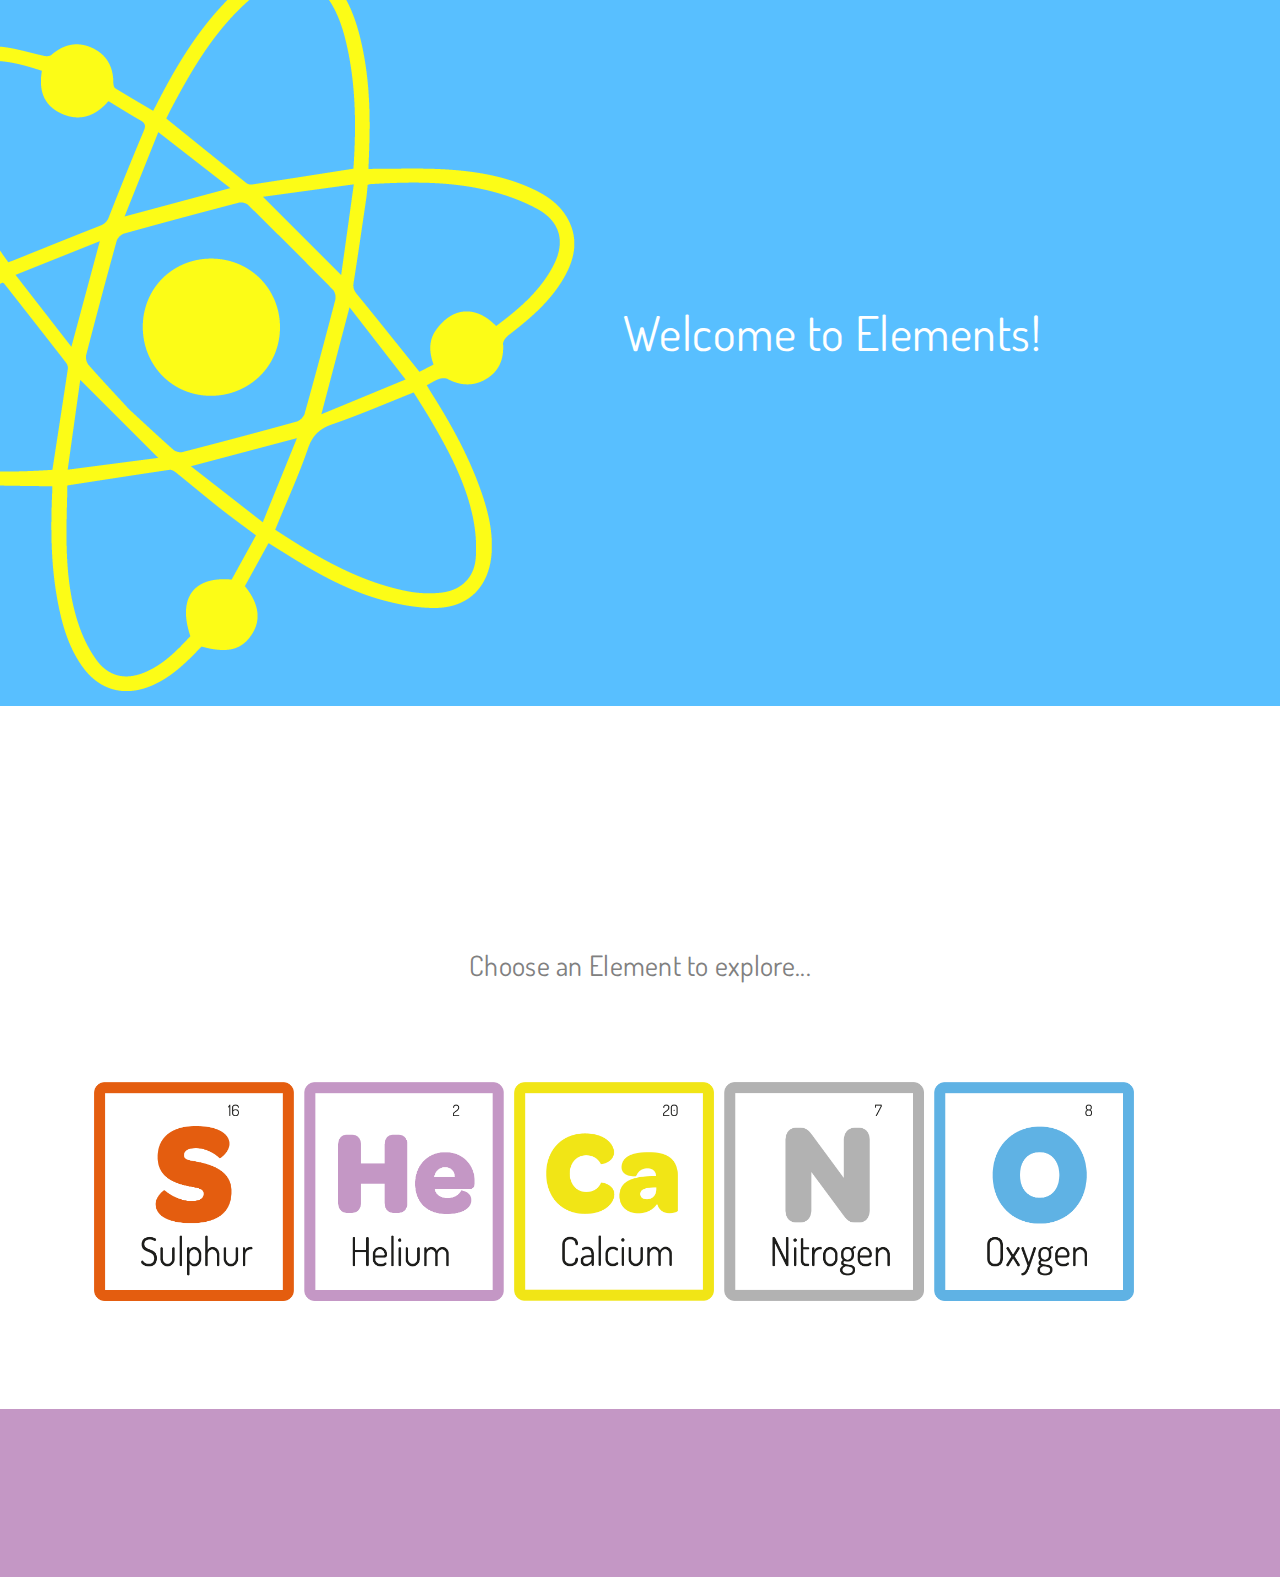
==== index.html @ 5b791ba9 "adding new background image for index, adding custom cursor designs" ====
<!DOCTYPE html>
<html>

<head>
    <meta charset="utf-8" />
    <meta name="viewport" content="width=device-width" />
    <title>Elements</title>
    <!---------- Link to CSS ------------>
    <link href="style.css" type="text/css" rel="stylesheet" />
     
    <!---------- Link to google fonts ------------>
<link href="https://fonts.googleapis.com/css?family=Dosis:400,600" rel="stylesheet">
    <link href="https://fonts.googleapis.com/css?family=Roboto" rel="stylesheet">
    </head>
<!---------- Start of body ------------>

<body>
    <!-------------- Header-----------------
    <section class="top-background"> </section>
    <header id="logo"> <img src="img/p-mg.jpg" /> </header> -->
    
    <section class="welcome">
        <h2 id="welcome">Welcome to Elements!</h2> </section>
        
    <!--------------- work ---------------------->
    <section class="cards">
        <div id="cards">
        </div>
        <h2>Choose an Element to explore...</h2>
        <div class="gallery cf"> 
            <!--- sulphur--->
         <div> <a href="sulfur.html"> 
        <img src="img/sulpur_card_thick.png" /> </a> </div>
            <!--- helium--->
            <div> <a href="helium.html"> <img src="img/helium_card_thick.png" /></a> 
            </div>
            <!--- calcium --->
            <div> <a href="calcium.html"><img src="img/calcium_card_thick.png" /></a> </div>
            <!--- nitrogen --->
            <div> <a href="nitrogen.html"><img src="img/nitrogen_card_thick.png" /> </a></div>
            <!--- oxygen --->
            <div> <a href="oxygen.html"><img src="img/oxygen_card_thick.png" /> </a></div>
        </div>
        </section>
    

        <!--------------- footer ---------------------->
        <section class="contact">
        <footer>
             <h1 id="contact">
          
        </h1>
             
        </footer>
        </section>
    
</body>

</html>
---- style.css ----
/*------------------ css reset -------------------------*/

* {
    margin: 0;
    font-size: 100%;
}

body {
    width: 100%;
    max-width: 100%;
    margin: auto;
    line-height: 1.5em;
    background-color: white;
    font-size: 1em;
    font-family: 'dosis', sans-serif;
    color: black;
    float: left;
}
/*------------------- typography ------------------------*/

.welcome {
    width: 100%;
    height: 100vh;
    margin: auto;
   /*--- background-color: #5FB2E4; ---*/
    font-size: 3em;
    background: url(img/element_index_background_blue.png);
    overflow: hidden;
    background-repeat: no-repeat;
}


section.welcome h2 {
    letter-spacing: 0.01em;
    max-width: 100%;
    text-align: center;
    margin: auto;
    font-size: 1em;
    padding-top: 25%;
    padding-left: 30%;
    font-family: 'dosis', sans-serif;
    font-weight: normal;
    color: white;
}

.cards {
    width: 100%;
    line-height: 1em;
    margin: auto;
    background-color: white;
    font-size: 1.75em;
    padding-bottom: .5em;
    float: left;
}

#cards
{
    line-height: 1em;
    max-width: 100%;
    margin: auto;
    padding-top: 1em;
}

section.cards h2 {
    line-height: 1.65em;
    letter-spacing: .01em;
    max-width: 100%;
    text-align: center;
    margin: auto;
    font-size: 1em;
    font-family: 'dosis', sans-serif;
    font-weight: normal;
    color: gray;
    padding-top: .5em;
}

img {
    max-width: 100%;
    display: block;
    margin: auto;
}


/*---css import---*/

@import "compass/css3";
.gallery {
    margin: 3em;
    padding: 5px;
}

.gallery > div {
    position: relative;
    float: left;
    padding: 5px;
}

.gallery > div > img {
    width: 250px;
    transition: .1s;
}

.gallery > div:hover {
    z-index: 1;
}

.gallery > div:hover > img {
    transform: scale(1.5, 1.5);
    transition: .3s
}

.gallery > div > a > img {
     width: 25px;
    transition: .1s;
     width: 200px;

}
.gallery > div:hover > a > img {
    transform: scale(1.5, 1.5);
    transition: .3s
}
    

.cf:before,
.cf:after {
    display: table;
    content: "";
    line-height: 0;
}

.cf:after {
    clear: both;
}


/*----- Footer -----*/


/*------ social media links ----*/

.contact {
    width: 100%;
    line-height: 1em;
    margin: auto;
    background-color: #C497C5;
    font-size: 1.75em;
    padding-bottom: 4em;
    padding-top: 2em;
    float: left;
    font-family: 'dosis', sans-serif;
}

section.contact h1 {
    line-height: 1em;
    max-width: 100%;
    text-align: center;
    margin: auto;
    font-size: 1em;
    font-family: 'dosis', sans-serif;
    color: white;
}

section.contact li {
    display: inline;
}

section.contact ul {
  display: flex;
  justify-content: center;
    padding-top: 20px;
    padding-right: 2.5em;
}
section.contact img {
      max-height: 5em;
        max-width: 5em;
        padding-top: 1em;
      
}

/*--- paragraphs ---*/

p {  line-height: 1.65em;
    letter-spacing: .01em;
    max-width: 100%;
    text-align: center;
    margin: auto;
    font-size: .75em;
    font-family: 'dosis', sans-serif;
    font-weight: normal;
    color: black;
    
}

.visualmarque {
    padding-bottom: .5em;
}
.citybike {
    padding-bottom: .5em;
}
.citybike img {
    max-height: 19em;
    max-width: 25em;
    padding: .5em;
}

.brandguidelines  {
    padding-top: 1em;
}
.brandguidelines a{
    color: black;
    text-decoration: none;
}
.brandguidelines a:hover {
    color: #ffa500;
    text-decoration: none;
}
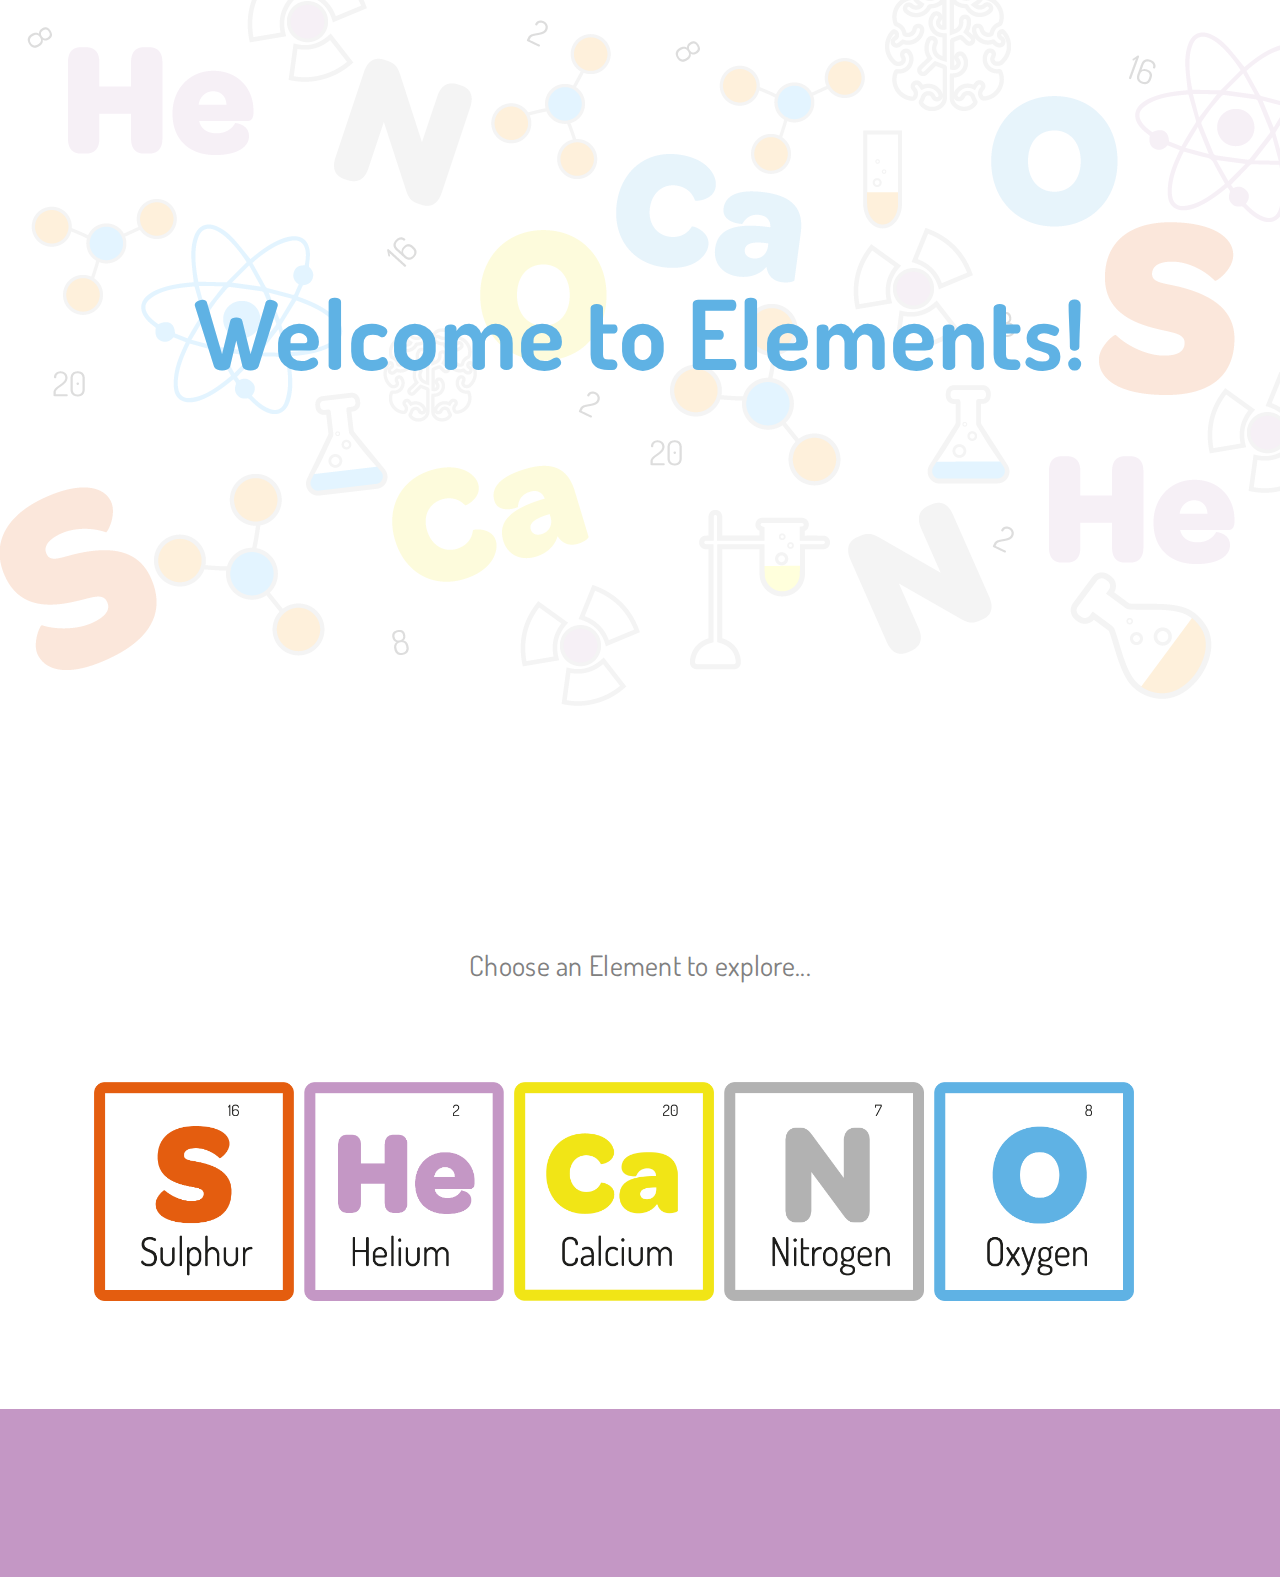
==== commit 6b981c8d: "changing cursors, adding id's to element cards" ====
--- a/index.html
+++ b/index.html
@@ -29,17 +29,17 @@
         <h2>Choose an Element to explore...</h2>
         <div class="gallery cf"> 
             <!--- sulphur--->
-         <div> <a href="sulfur.html"> 
+         <div id="sulfur"> <a href="sulfur.html"> 
         <img src="img/sulpur_card_thick.png" /> </a> </div>
             <!--- helium--->
-            <div> <a href="helium.html"> <img src="img/helium_card_thick.png" /></a> 
+            <div id="helium"> <a href="helium.html"> <img src="img/helium_card_thick.png" /></a> 
             </div>
             <!--- calcium --->
-            <div> <a href="calcium.html"><img src="img/calcium_card_thick.png" /></a> </div>
+            <div id="calcium"> <a href="calcium.html"><img src="img/calcium_card_thick.png" /></a> </div>
             <!--- nitrogen --->
-            <div> <a href="nitrogen.html"><img src="img/nitrogen_card_thick.png" /> </a></div>
+            <div id="nitrogen"> <a href="nitrogen.html"><img src="img/nitrogen_card_thick.png" /> </a></div>
             <!--- oxygen --->
-            <div> <a href="oxygen.html"><img src="img/oxygen_card_thick.png" /> </a></div>
+            <div id="oxygen"> <a href="oxygen.html"><img src="img/oxygen_card_thick.png" /> </a></div>
         </div>
         </section>
     
--- a/style.css
+++ b/style.css
@@ -15,6 +15,8 @@
     font-family: 'dosis', sans-serif;
     color: black;
     float: left;
+    cursor: url(img/lilac_cursor.png), auto;	
+
 }
 /*------------------- typography ------------------------*/
 
@@ -24,9 +26,11 @@
     margin: auto;
    /*--- background-color: #5FB2E4; ---*/
     font-size: 3em;
-    background: url(img/element_index_background_blue.png);
+    background: url(img/element_bg_pattern.png);
     overflow: hidden;
     background-repeat: no-repeat;
+      cursor: url(img/lilac_cursor.png), auto;	
+
 }
 
 
@@ -35,14 +39,17 @@
     max-width: 100%;
     text-align: center;
     margin: auto;
-    font-size: 1em;
+    font-size: 2em;
     padding-top: 25%;
-    padding-left: 30%;
-    font-family: 'dosis', sans-serif;
-    font-weight: normal;
-    color: white;
-}
-
+    font-family: 'dosis', sans-serif;
+    font-weight:bold;
+    color: #5FB2E4;
+}
+
+#welcome {
+    
+        
+}
 .cards {
     width: 100%;
     line-height: 1em;
@@ -87,6 +94,7 @@
 .gallery {
     margin: 3em;
     padding: 5px;
+  
 }
 
 .gallery > div {
@@ -102,11 +110,13 @@
 
 .gallery > div:hover {
     z-index: 1;
+
 }
 
 .gallery > div:hover > img {
-    transform: scale(1.5, 1.5);
+    transform: scale(1.5, 1.5) ;
     transition: .3s
+        
 }
 
 .gallery > div > a > img {
@@ -118,6 +128,7 @@
 .gallery > div:hover > a > img {
     transform: scale(1.5, 1.5);
     transition: .3s
+
 }
     
 
@@ -126,12 +137,29 @@
     display: table;
     content: "";
     line-height: 0;
+
 }
 
 .cf:after {
     clear: both;
-}
-
+      cursor: url(img/lilac_select.png), auto;
+}
+/* ---------- select cursors -------*/
+#sulfur {
+      cursor: url(img/blue_select.png), auto;
+}
+#helium {
+      cursor: url(img/grey_select.png), auto;
+}
+#calcium {
+      cursor: url(img/lilac_select.png), auto;
+}
+#nitrogen {
+      cursor: url(img/orange_select.png), auto;
+}
+#oxygen {
+      cursor: url(img/yellow_select_1.png), auto;
+}
 
 /*----- Footer -----*/
 
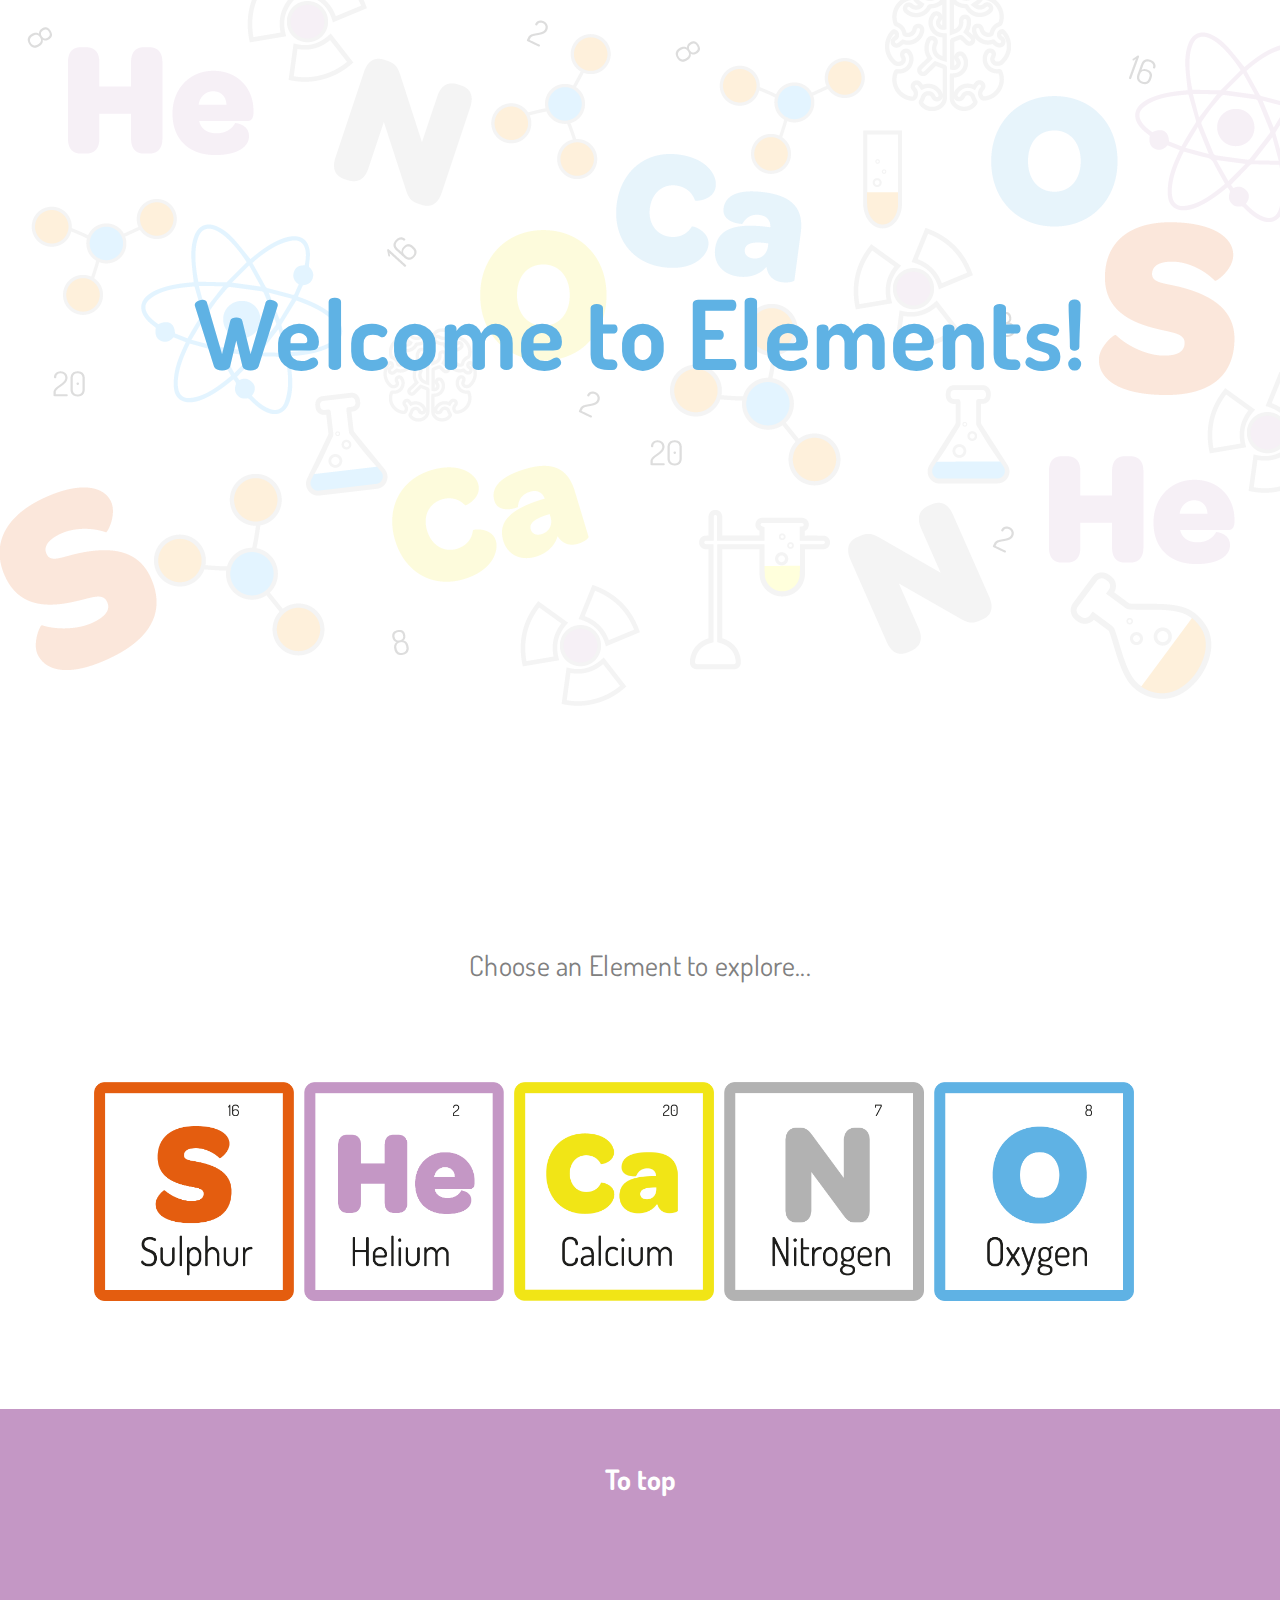
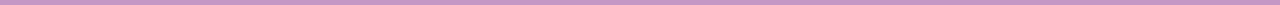
==== commit 9f29043b: "adding calcium adding to top href" ====
--- a/index.html
+++ b/index.html
@@ -48,7 +48,7 @@
         <section class="contact">
         <footer>
              <h1 id="contact">
-          
+          To top 
         </h1>
              
         </footer>
--- a/style.css
+++ b/style.css
@@ -88,7 +88,7 @@
 }
 
 
-/*---css import---*/
+/*---gallery---*/
 
 @import "compass/css3";
 .gallery {
@@ -110,12 +110,13 @@
 
 .gallery > div:hover {
     z-index: 1;
-
-}
+-5}
 
 .gallery > div:hover > img {
     transform: scale(1.5, 1.5) ;
     transition: .3s
+    cursor: url(img/blue_select.png), auto;
+        
         
 }
 
@@ -137,15 +138,16 @@
     display: table;
     content: "";
     line-height: 0;
+    
 
 }
 
 .cf:after {
     clear: both;
-      cursor: url(img/lilac_select.png), auto;
+
 }
 /* ---------- select cursors -------*/
-#sulfur {
+#sulfur: hover {
       cursor: url(img/blue_select.png), auto;
 }
 #helium {
@@ -157,14 +159,12 @@
 #nitrogen {
       cursor: url(img/orange_select.png), auto;
 }
-#oxygen {
+#oxygen: hover {
       cursor: url(img/yellow_select_1.png), auto;
 }
 
 /*----- Footer -----*/
 
-
-/*------ social media links ----*/
 
 .contact {
     width: 100%;
@@ -186,59 +186,14 @@
     font-size: 1em;
     font-family: 'dosis', sans-serif;
     color: white;
+    cursor: url(img/arrow-orange.png);
 }
 
-section.contact li {
-    display: inline;
-}
-
-section.contact ul {
-  display: flex;
-  justify-content: center;
-    padding-top: 20px;
-    padding-right: 2.5em;
-}
-section.contact img {
-      max-height: 5em;
-        max-width: 5em;
-        padding-top: 1em;
-      
-}
-
-/*--- paragraphs ---*/
-
-p {  line-height: 1.65em;
-    letter-spacing: .01em;
-    max-width: 100%;
-    text-align: center;
-    margin: auto;
-    font-size: .75em;
-    font-family: 'dosis', sans-serif;
-    font-weight: normal;
-    color: black;
+section.contact h1:hover {
+   color: yellow;
+    cursor: url(img/arrow-orange.png);
+     transform: scale(1.5, 1.5) ;
+    transition: .3s
     
 }
 
-.visualmarque {
-    padding-bottom: .5em;
-}
-.citybike {
-    padding-bottom: .5em;
-}
-.citybike img {
-    max-height: 19em;
-    max-width: 25em;
-    padding: .5em;
-}
-
-.brandguidelines  {
-    padding-top: 1em;
-}
-.brandguidelines a{
-    color: black;
-    text-decoration: none;
-}
-.brandguidelines a:hover {
-    color: #ffa500;
-    text-decoration: none;
-}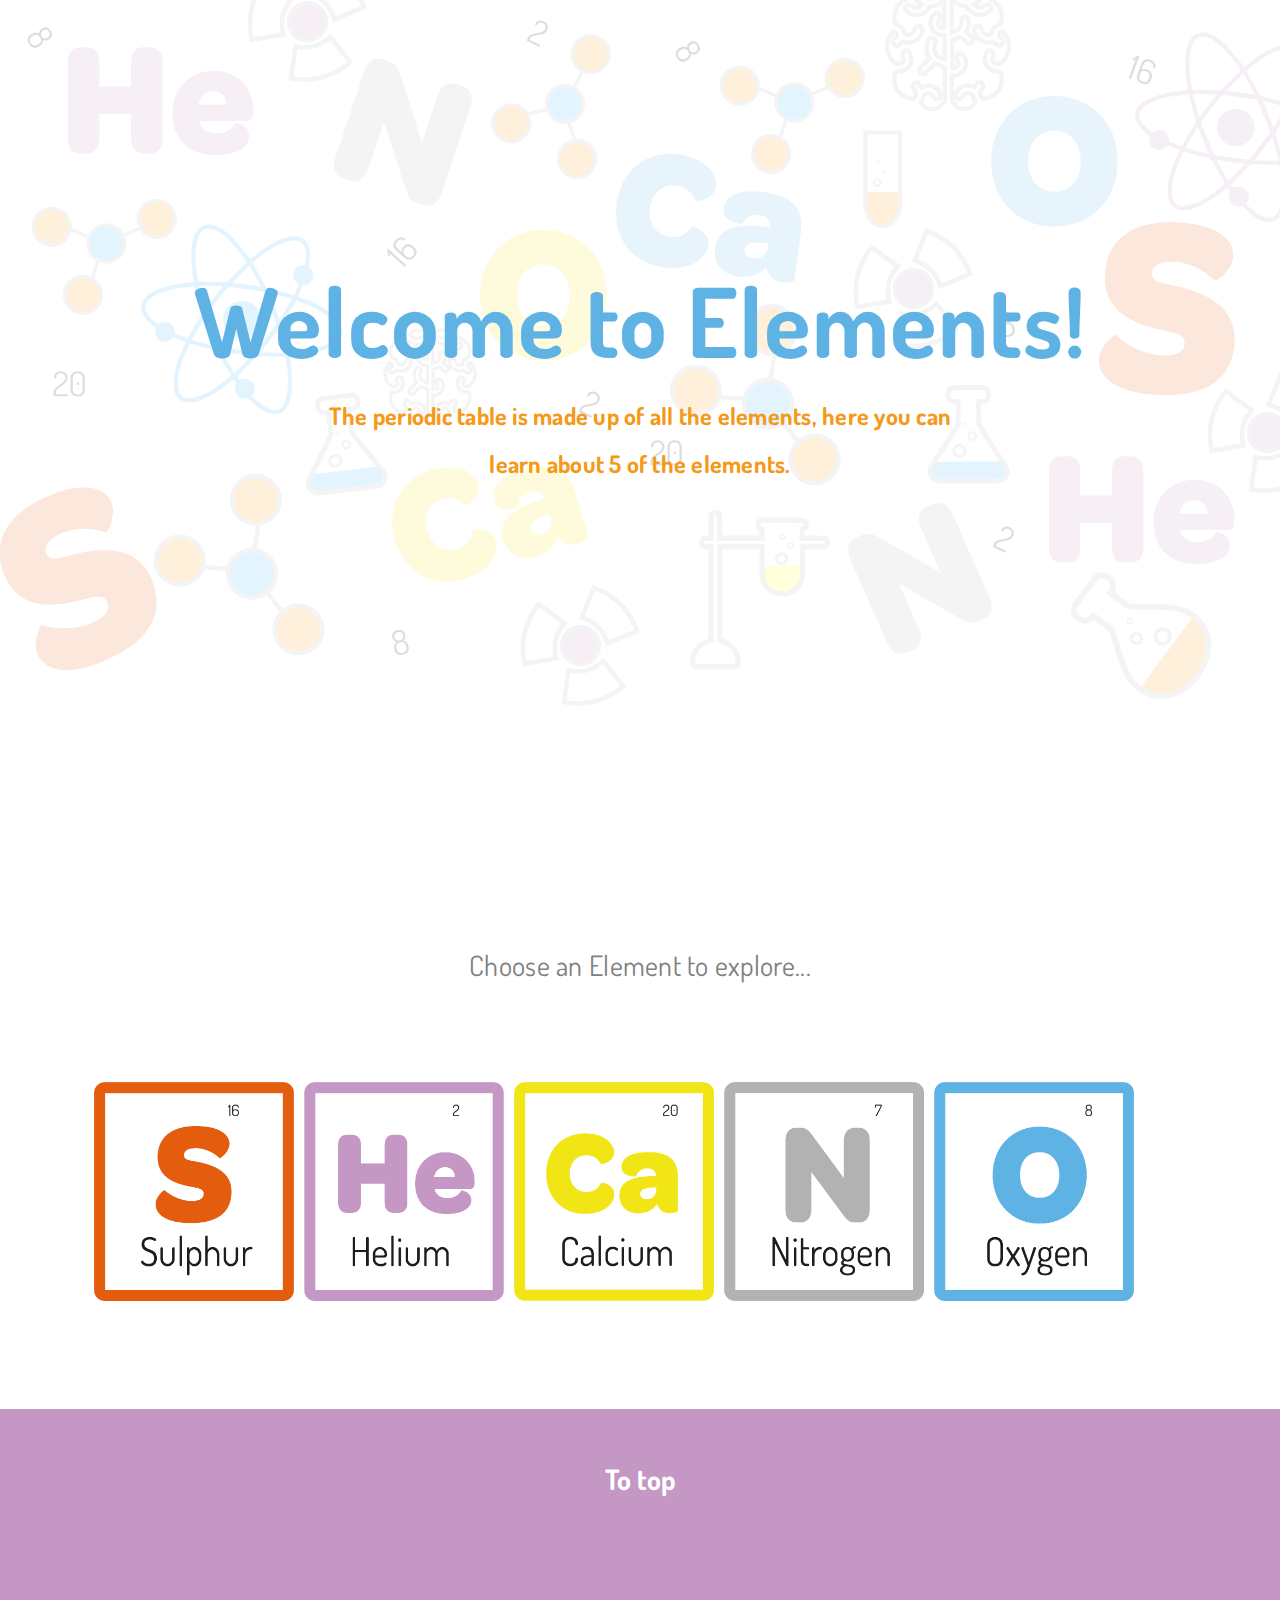
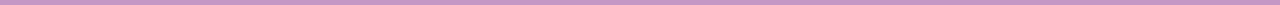
==== commit 76fc13ce: "fixing punctuation" ====
--- a/index.html
+++ b/index.html
@@ -7,53 +7,54 @@
     <title>Elements</title>
     <!---------- Link to CSS ------------>
     <link href="style.css" type="text/css" rel="stylesheet" />
-     
     <!---------- Link to google fonts ------------>
-<link href="https://fonts.googleapis.com/css?family=Dosis:400,600" rel="stylesheet">
-    <link href="https://fonts.googleapis.com/css?family=Roboto" rel="stylesheet">
-    </head>
+    <link href="https://fonts.googleapis.com/css?family=Dosis:400,600" rel="stylesheet">
+    <link href="https://fonts.googleapis.com/css?family=Roboto" rel="stylesheet"> </head>
 <!---------- Start of body ------------>
 
 <body>
     <!-------------- Header-----------------
     <section class="top-background"> </section>
     <header id="logo"> <img src="img/p-mg.jpg" /> </header> -->
-    
     <section class="welcome">
-        <h2 id="welcome">Welcome to Elements!</h2> </section>
-        
+        <div id="top"></div>
+        <h2>Welcome to Elements!</h2> 
+        <h3>The periodic table is made up of all the elements, here you can learn about 5 of the elements.</h3></section>
     <!--------------- work ---------------------->
     <section class="cards">
-        <div id="cards">
-        </div>
+        <div id="cards"> </div>
         <h2>Choose an Element to explore...</h2>
-        <div class="gallery cf"> 
+        <div class="gallery cf">
             <!--- sulphur--->
-         <div id="sulfur"> <a href="sulfur.html"> 
-        <img src="img/sulpur_card_thick.png" /> </a> </div>
+            <div id="sulfur">
+                <a href="sulfur.html"> <img src="img/sulpur_card_thick.png" /> </a>
+            </div>
             <!--- helium--->
-            <div id="helium"> <a href="helium.html"> <img src="img/helium_card_thick.png" /></a> 
+            <div id="helium">
+                <a href="helium.html"> <img src="img/helium_card_thick.png" /></a>
             </div>
             <!--- calcium --->
-            <div id="calcium"> <a href="calcium.html"><img src="img/calcium_card_thick.png" /></a> </div>
+            <div id="calcium">
+                <a href="calcium.html"><img src="img/calcium_card_thick.png" /></a>
+            </div>
             <!--- nitrogen --->
-            <div id="nitrogen"> <a href="nitrogen.html"><img src="img/nitrogen_card_thick.png" /> </a></div>
+            <div id="nitrogen">
+                <a href="nitrogen.html"><img src="img/nitrogen_card_thick.png" /> </a>
+            </div>
             <!--- oxygen --->
-            <div id="oxygen"> <a href="oxygen.html"><img src="img/oxygen_card_thick.png" /> </a></div>
+            <div id="oxygen">
+                <a href="oxygen.html"><img src="img/oxygen_card_thick.png" /> </a>
+            </div>
         </div>
-        </section>
-    
-
-        <!--------------- footer ---------------------->
-        <section class="contact">
+    </section>
+    <!--------------- footer ---------------------->
+    <section class="contact">
         <footer>
-             <h1 id="contact">
-          To top 
-        </h1>
-             
-        </footer>
-        </section>
-    
+            <h1 id="contact">
+             <a href="#top">To top</a>
+          
+        </h1> </footer>
+    </section>
 </body>
 
 </html>--- a/style.css
+++ b/style.css
@@ -15,24 +15,20 @@
     font-family: 'dosis', sans-serif;
     color: black;
     float: left;
-    cursor: url(img/lilac_cursor.png), auto;	
-
-}
+}
+
+
 /*------------------- typography ------------------------*/
 
 .welcome {
     width: 100%;
     height: 100vh;
     margin: auto;
-   /*--- background-color: #5FB2E4; ---*/
     font-size: 3em;
     background: url(img/element_bg_pattern.png);
     overflow: hidden;
     background-repeat: no-repeat;
-      cursor: url(img/lilac_cursor.png), auto;	
-
-}
-
+}
 
 section.welcome h2 {
     letter-spacing: 0.01em;
@@ -42,14 +38,24 @@
     font-size: 2em;
     padding-top: 25%;
     font-family: 'dosis', sans-serif;
-    font-weight:bold;
+    font-weight: bold;
     color: #5FB2E4;
-}
-
-#welcome {
-    
-        
-}
+    line-height: .0em;
+}
+
+section.welcome h3 {
+    letter-spacing: 0.01em;
+    max-width: 50%;
+    text-align: center;
+    margin: auto;
+    font-size: .5em;
+   padding-top: 3em;
+    font-family: 'dosis', sans-serif;
+    font-weight: bold;
+    color: #F49918;
+    line-height: 2em
+}
+
 .cards {
     width: 100%;
     line-height: 1em;
@@ -60,8 +66,7 @@
     float: left;
 }
 
-#cards
-{
+#cards {
     line-height: 1em;
     max-width: 100%;
     margin: auto;
@@ -88,13 +93,12 @@
 }
 
 
-/*---gallery---*/
-
-@import "compass/css3";
+/*---cards gallery---*/
+
+
 .gallery {
     margin: 3em;
     padding: 5px;
-  
 }
 
 .gallery > div {
@@ -110,61 +114,60 @@
 
 .gallery > div:hover {
     z-index: 1;
--5}
+}
 
 .gallery > div:hover > img {
-    transform: scale(1.5, 1.5) ;
-    transition: .3s
-    cursor: url(img/blue_select.png), auto;
-        
-        
+    transform: scale(1.5, 1.5);
+    transition: .3s;
 }
 
 .gallery > div > a > img {
-     width: 25px;
+    width: 25px;
     transition: .1s;
-     width: 200px;
-
-}
+    width: 200px;
+}
+
 .gallery > div:hover > a > img {
     transform: scale(1.5, 1.5);
     transition: .3s
-
-}
-    
+}
 
 .cf:before,
 .cf:after {
     display: table;
     content: "";
     line-height: 0;
-    
-
 }
 
 .cf:after {
     clear: both;
-
-}
-/* ---------- select cursors -------*/
+}
+
+
+/* ---------- select cursors ---
+
 #sulfur: hover {
-      cursor: url(img/blue_select.png), auto;
-}
+    cursor: url(img/blue_select.png), auto;
+}
+
 #helium {
-      cursor: url(img/grey_select.png), auto;
-}
+    cursor: url(img/grey_select.png), auto;
+}
+
 #calcium {
-      cursor: url(img/lilac_select.png), auto;
-}
+    cursor: url(img/lilac_select.png), auto;
+}
+
 #nitrogen {
-      cursor: url(img/orange_select.png), auto;
-}
+    cursor: url(img/orange_select.png), auto;
+}
+
 #oxygen: hover {
-      cursor: url(img/yellow_select_1.png), auto;
-}
+    cursor: url(img/yellow_select_1.png), auto;
+}
+----*/
 
 /*----- Footer -----*/
-
 
 .contact {
     width: 100%;
@@ -186,14 +189,18 @@
     font-size: 1em;
     font-family: 'dosis', sans-serif;
     color: white;
-    cursor: url(img/arrow-orange.png);
-}
-
-section.contact h1:hover {
-   color: yellow;
-    cursor: url(img/arrow-orange.png);
-     transform: scale(1.5, 1.5) ;
-    transition: .3s
-    
-}
-
+}
+
+section.contact a:hover {
+    color: white;
+    text-decoration: underline;
+
+}
+
+
+section.contact a {
+                text-decoration: none;
+                color: #FFF
+    /*--- cursor: url(img/arrow-orange.png); ---*/
+}
+}